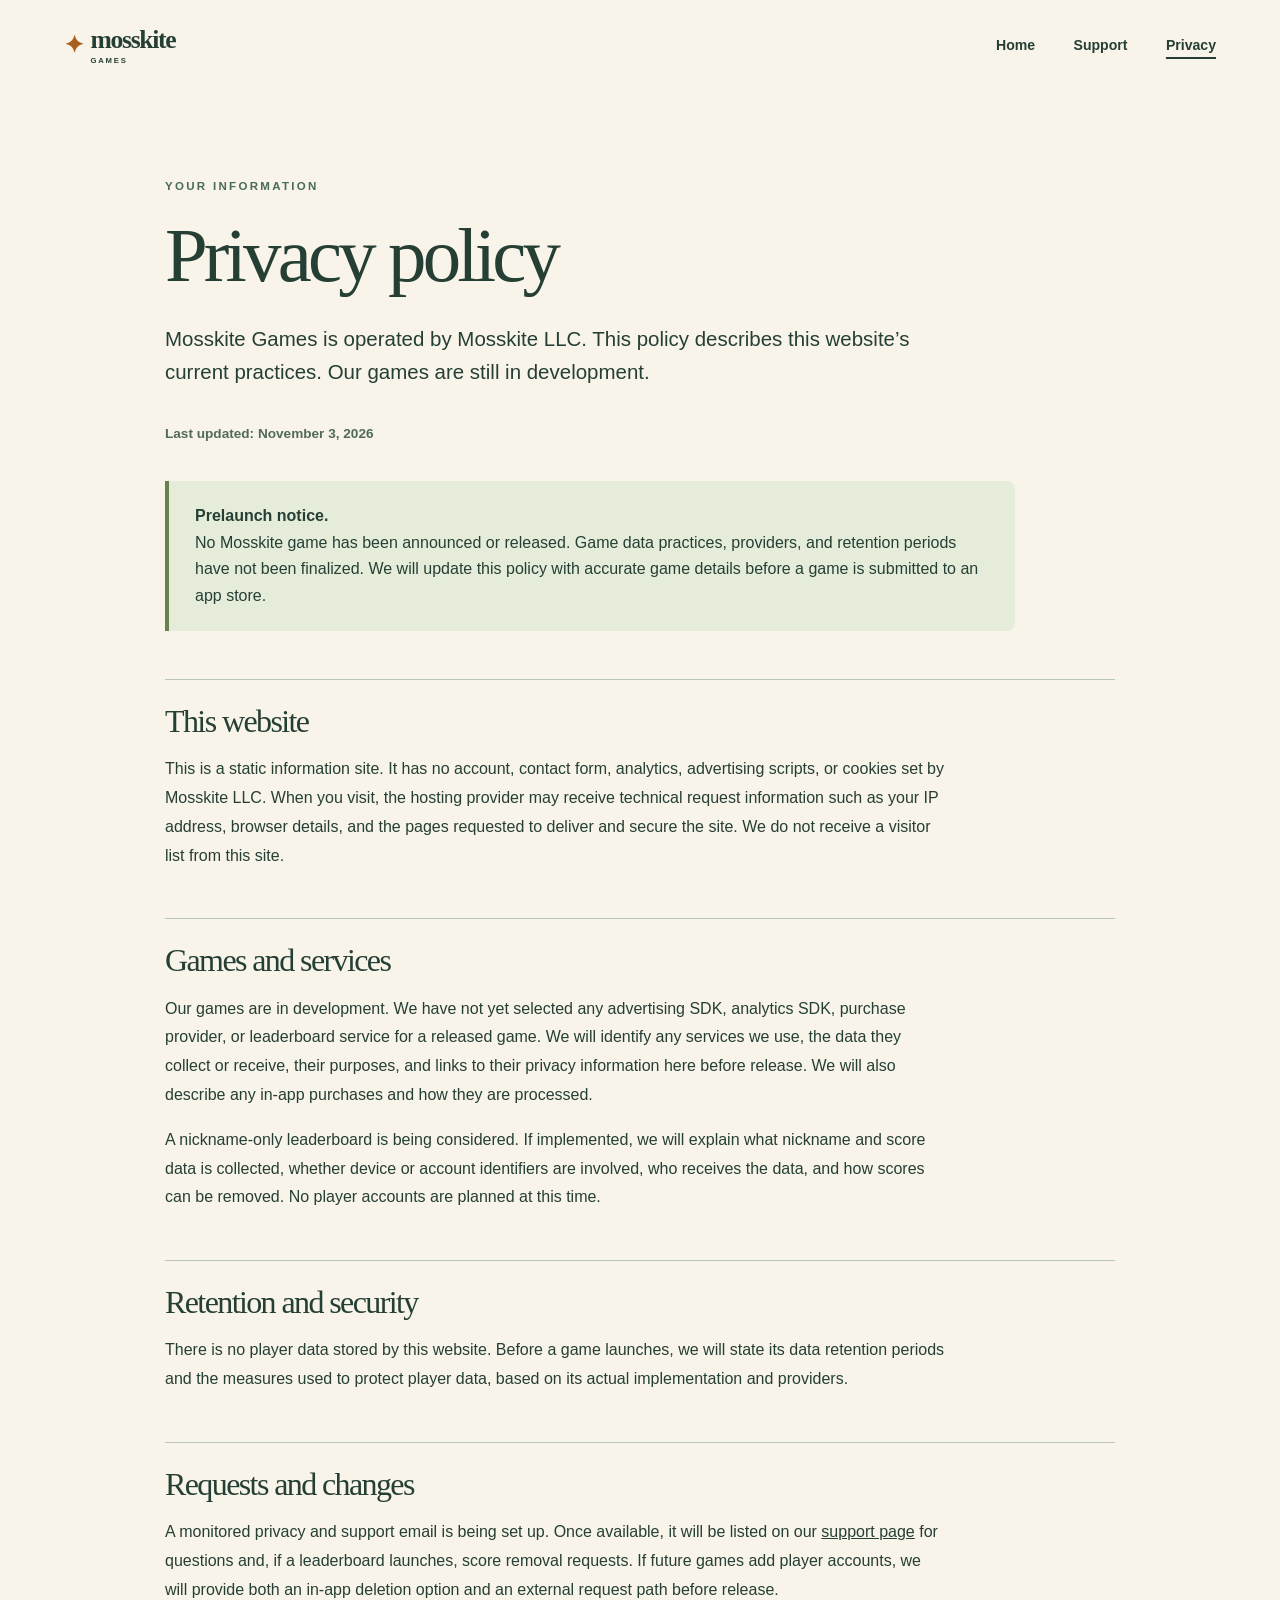
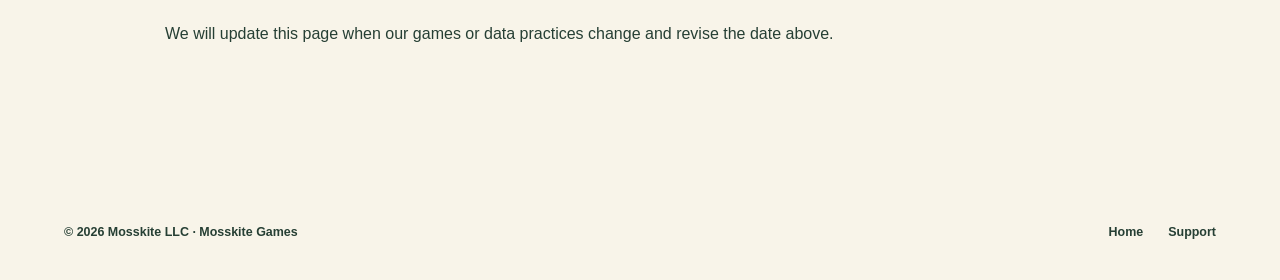
==== privacy.html @ 6779b71a "Build Mosskite Games static website" ====
<!doctype html>
<html lang="en"><head><meta charset="utf-8"><meta name="viewport" content="width=device-width, initial-scale=1"><meta name="description" content="Privacy policy for the Mosskite Games website and games in development."><title>Privacy policy — Mosskite Games</title><link rel="icon" href="favicon.svg" type="image/svg+xml"><link rel="stylesheet" href="styles.css"></head>
<body><a class="skip-link" href="#main">Skip to content</a><header class="site-header"><a class="wordmark" href="index.html" aria-label="Mosskite Games home"><span class="mark" aria-hidden="true">✦</span><span>mosskite<small>games</small></span></a><nav aria-label="Main navigation"><a href="index.html">Home</a><a href="support.html">Support</a><a aria-current="page" href="privacy.html">Privacy</a></nav></header>
<main id="main" class="inner-page section-wrap policy"><p class="eyebrow">Your information</p><h1>Privacy policy</h1><p class="page-lead">Mosskite Games is operated by Mosskite LLC. This policy describes this website’s current practices. Our games are still in development.</p><p class="updated">Last updated: November 3, 2026</p><div class="notice"><strong>Prelaunch notice.</strong> No Mosskite game has been announced or released. Game data practices, providers, and retention periods have not been finalized. We will update this policy with accurate game details before a game is submitted to an app store.</div><section><h2>This website</h2><p>This is a static information site. It has no account, contact form, analytics, advertising scripts, or cookies set by Mosskite LLC. When you visit, the hosting provider may receive technical request information such as your IP address, browser details, and the pages requested to deliver and secure the site. We do not receive a visitor list from this site.</p></section><section><h2>Games and services</h2><p>Our games are in development. We have not yet selected any advertising SDK, analytics SDK, purchase provider, or leaderboard service for a released game. We will identify any services we use, the data they collect or receive, their purposes, and links to their privacy information here before release. We will also describe any in-app purchases and how they are processed.</p><p>A nickname-only leaderboard is being considered. If implemented, we will explain what nickname and score data is collected, whether device or account identifiers are involved, who receives the data, and how scores can be removed. No player accounts are planned at this time.</p></section><section><h2>Retention and security</h2><p>There is no player data stored by this website. Before a game launches, we will state its data retention periods and the measures used to protect player data, based on its actual implementation and providers.</p></section><section><h2>Requests and changes</h2><p>A monitored privacy and support email is being set up. Once available, it will be listed on our <a href="support.html">support page</a> for questions and, if a leaderboard launches, score removal requests. If future games add player accounts, we will provide both an in-app deletion option and an external request path before release.</p><p>We will update this page when our games or data practices change and revise the date above.</p></section></main>
<footer class="site-footer"><span>© 2026 Mosskite LLC · Mosskite Games</span><div><a href="index.html">Home</a><a href="support.html">Support</a></div></footer></body></html>
---- styles.css ----
:root{color-scheme:light;--ink:#263f34;--forest:#284d3d;--cream:#f8f4e9;--line:#b8c6b4}*{box-sizing:border-box}html{scroll-behavior:smooth}body{margin:0;background:var(--cream);color:var(--ink);font-family:Arial,Helvetica,sans-serif;line-height:1.65}a{color:inherit}a:focus-visible{outline:3px solid #a45518;outline-offset:4px;border-radius:2px}.skip-link{position:absolute;left:1rem;top:-5rem;background:var(--cream);padding:.5rem 1rem;z-index:10}.skip-link:focus{top:.5rem}.site-header{min-height:92px;padding:0 max(5vw,24px);display:flex;align-items:center;justify-content:space-between;gap:24px;position:relative;z-index:2}.wordmark{display:flex;align-items:center;gap:.3em;font-family:Georgia,serif;font-size:1.6rem;font-weight:bold;letter-spacing:-.05em;text-decoration:none;line-height:.9}.wordmark small{display:block;font-family:Arial,sans-serif;letter-spacing:.24em;text-transform:uppercase;font-size:.48rem;font-weight:bold;margin-top:7px}.mark{font-size:1.5rem;color:#a85f20}.site-header nav{display:flex;gap:clamp(16px,3vw,42px)}.site-header nav a{text-decoration:none;font-size:.88rem;font-weight:bold}.site-header nav a:hover,.site-header nav a[aria-current]{text-decoration:underline;text-decoration-thickness:2px;text-underline-offset:7px}.hero{position:relative;min-height:620px;background:#dce9d9;overflow:hidden;display:grid;grid-template-columns:minmax(320px,48%) 1fr;align-items:center;padding:45px max(5vw,24px) 70px}.hero-copy{position:relative;z-index:1;max-width:720px;padding-bottom:35px}.eyebrow{text-transform:uppercase;letter-spacing:.2em;font-size:.72rem;font-weight:bold;margin:0 0 18px;color:#496c54}h1,h2{font-family:Georgia,serif;font-weight:normal;line-height:1.1;letter-spacing:-.05em}h1{font-size:clamp(3.6rem,7.1vw,7rem);margin:0 0 25px}h1 em{font-weight:normal;color:#985c23}.lead,.page-lead{font-size:clamp(1.1rem,1.6vw,1.3rem);max-width:570px;line-height:1.6}.button{display:inline-flex;align-items:center;gap:30px;background:var(--forest);color:#fff;text-decoration:none;border-radius:999px;padding:13px 24px;margin-top:22px;font-size:.88rem;font-weight:bold}.button:hover{background:#183e2d}.landscape{position:absolute;inset:0 0 0 40%;overflow:hidden}.sun{position:absolute;right:17%;top:11%;width:180px;aspect-ratio:1;border-radius:50%;background:#f1d79b}.cloud{position:absolute;height:26px;background:#f9f7eb;border-radius:100px;opacity:.7}.cloud:before,.cloud:after{content:"";position:absolute;border-radius:50%;background:inherit}.cloud:before{height:45px;width:45px;left:20px;bottom:0}.cloud:after{height:35px;width:35px;left:62px;bottom:0}.cloud-one{width:130px;top:22%;left:8%}.cloud-two{width:100px;top:32%;right:6%;transform:scale(.75)}.kite{position:absolute;width:clamp(130px,14vw,205px);height:auto;top:13%;left:39%;transform:rotate(8deg);z-index:3;filter:drop-shadow(9px 15px 0 rgba(31,70,49,.12))}.hill{position:absolute;border-radius:50% 50% 0 0}.hill-back{width:120%;height:55%;left:3%;bottom:-30%;background:#9dbb97;transform:rotate(-10deg)}.hill-front{width:125%;height:55%;right:-31%;bottom:-32%;background:#537e5b;transform:rotate(12deg)}.tree{position:absolute;width:34px;height:85px;bottom:14%;background:#325e43;border-radius:55% 55% 10% 10%;z-index:2}.tree:after{content:"";position:absolute;width:7px;height:27px;background:#36503e;bottom:-14px;left:13px}.tree-one{right:8%;transform:scale(1.8)}.tree-two{right:19%;bottom:12%;transform:scale(1.1)}.tree-three{left:26%;bottom:7%;transform:scale(.8)}.hero-caption{position:absolute;bottom:18px;right:max(5vw,24px);font-size:.74rem;letter-spacing:.08em;color:#264b37;z-index:3}.section-wrap{width:min(1120px,90%);margin-inline:auto}.intro{padding:105px 0 115px;display:grid;grid-template-columns:42% 1fr;column-gap:10%}.intro .eyebrow{grid-column:1/-1}.intro h2,.development h2{font-size:clamp(2.5rem,4.5vw,4.7rem);margin:0}.intro p:last-child{font-size:1.23rem;line-height:1.8;margin:0;max-width:550px}.development{background:var(--forest);color:#f7f2e5;padding:92px 0 105px}.development .eyebrow{color:#d2e9b9}.development-inner{display:grid;grid-template-columns:1fr 1fr;gap:8%}.development p:not(.eyebrow){font-size:1.15rem;max-width:490px;margin:5px 0 24px;color:#e6eddf}.text-link{font-weight:bold;text-decoration-thickness:1px;text-underline-offset:5px}.site-footer{padding:37px max(5vw,24px);display:flex;justify-content:space-between;gap:20px;font-size:.78rem;font-weight:bold}.site-footer div{display:flex;gap:25px}.site-footer a{text-decoration:none}.site-footer a:hover{text-decoration:underline}.inner-page{padding-top:85px;padding-bottom:120px;min-height:calc(100vh - 166px)}.inner-page h1{font-size:clamp(3.4rem,6vw,6rem)}.inner-page .page-lead{margin:0 0 34px}.notice{max-width:850px;padding:22px 26px;background:#e5edda;border-left:4px solid #68824f;border-radius:0 8px 8px 0;line-height:1.65}.notice strong{display:block}.info-grid{display:grid;grid-template-columns:1fr 1fr;gap:8%;margin:65px 0}.info-grid section{border-top:1px solid var(--line);padding-top:22px}.inner-page h2{font-size:2rem;margin:0 0 15px}.inner-page p{max-width:780px}.closing-link{border-top:1px solid var(--line);padding-top:24px}.policy{max-width:950px}.policy .updated{font-size:.85rem;font-weight:bold;color:#526b58;margin-bottom:36px}.policy section{margin-top:48px;border-top:1px solid var(--line);padding-top:24px}.policy section p{line-height:1.8}@media(max-width:800px){.hero{grid-template-columns:1fr;min-height:700px;align-items:start;padding-top:70px}.hero-copy{max-width:600px}.landscape{inset:33% 0 0 18%}.kite{left:55%;top:6%}.sun{top:5%}.intro,.development-inner{grid-template-columns:1fr;gap:24px}.intro{padding:75px 0}.development{padding:75px 0}.hero-caption{bottom:12px}}@media(max-width:540px){.site-header{min-height:108px;align-items:flex-start;flex-direction:column;justify-content:center;gap:19px;padding-top:16px;padding-bottom:17px}.wordmark{font-size:1.3rem}.site-header nav{gap:26px}.hero{min-height:690px;padding-top:54px}.hero h1{font-size:clamp(3.45rem,13vw,5rem)}.hero-copy{padding-bottom:0}.lead{font-size:1.05rem}.landscape{inset:47% -8% 0 0}.kite{left:53%;top:-8%;width:135px}.sun{width:125px;right:9%}.cloud-one{left:5%}.hero-caption{font-size:.65rem}.intro p:last-child,.development p:not(.eyebrow){font-size:1.05rem}.site-footer{flex-direction:column;gap:16px}.inner-page{padding-top:60px;padding-bottom:80px}.info-grid{grid-template-columns:1fr;gap:22px;margin:45px 0}.notice{padding:18px 20px}}@media(prefers-reduced-motion:reduce){html{scroll-behavior:auto}}
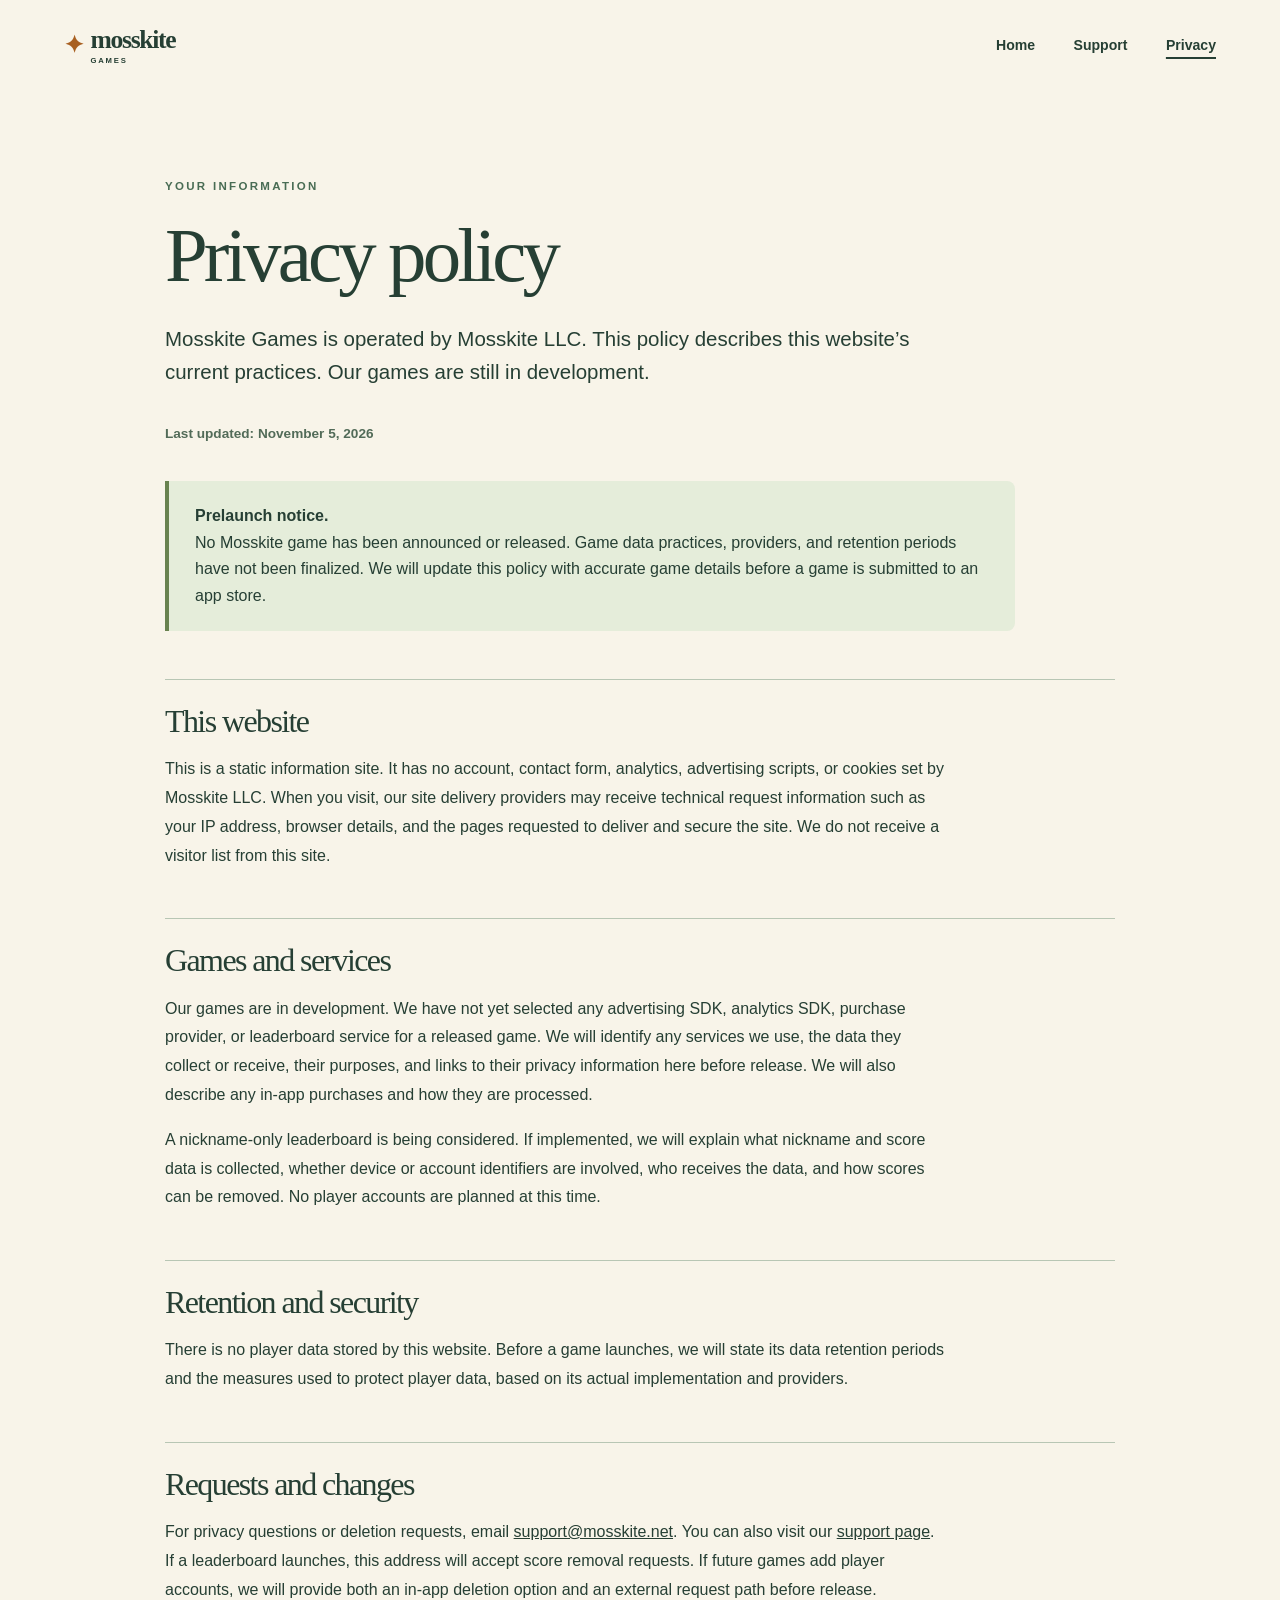
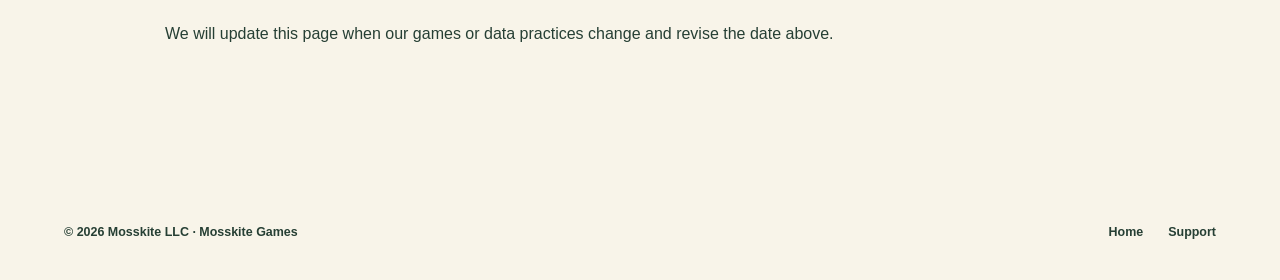
==== commit eb9930d0: "Set Mosskite domain and support email" ====
--- a/privacy.html
+++ b/privacy.html
@@ -1,5 +1,5 @@
 <!doctype html>
 <html lang="en"><head><meta charset="utf-8"><meta name="viewport" content="width=device-width, initial-scale=1"><meta name="description" content="Privacy policy for the Mosskite Games website and games in development."><title>Privacy policy — Mosskite Games</title><link rel="icon" href="favicon.svg" type="image/svg+xml"><link rel="stylesheet" href="styles.css"></head>
 <body><a class="skip-link" href="#main">Skip to content</a><header class="site-header"><a class="wordmark" href="index.html" aria-label="Mosskite Games home"><span class="mark" aria-hidden="true">✦</span><span>mosskite<small>games</small></span></a><nav aria-label="Main navigation"><a href="index.html">Home</a><a href="support.html">Support</a><a aria-current="page" href="privacy.html">Privacy</a></nav></header>
-<main id="main" class="inner-page section-wrap policy"><p class="eyebrow">Your information</p><h1>Privacy policy</h1><p class="page-lead">Mosskite Games is operated by Mosskite LLC. This policy describes this website’s current practices. Our games are still in development.</p><p class="updated">Last updated: November 3, 2026</p><div class="notice"><strong>Prelaunch notice.</strong> No Mosskite game has been announced or released. Game data practices, providers, and retention periods have not been finalized. We will update this policy with accurate game details before a game is submitted to an app store.</div><section><h2>This website</h2><p>This is a static information site. It has no account, contact form, analytics, advertising scripts, or cookies set by Mosskite LLC. When you visit, the hosting provider may receive technical request information such as your IP address, browser details, and the pages requested to deliver and secure the site. We do not receive a visitor list from this site.</p></section><section><h2>Games and services</h2><p>Our games are in development. We have not yet selected any advertising SDK, analytics SDK, purchase provider, or leaderboard service for a released game. We will identify any services we use, the data they collect or receive, their purposes, and links to their privacy information here before release. We will also describe any in-app purchases and how they are processed.</p><p>A nickname-only leaderboard is being considered. If implemented, we will explain what nickname and score data is collected, whether device or account identifiers are involved, who receives the data, and how scores can be removed. No player accounts are planned at this time.</p></section><section><h2>Retention and security</h2><p>There is no player data stored by this website. Before a game launches, we will state its data retention periods and the measures used to protect player data, based on its actual implementation and providers.</p></section><section><h2>Requests and changes</h2><p>A monitored privacy and support email is being set up. Once available, it will be listed on our <a href="support.html">support page</a> for questions and, if a leaderboard launches, score removal requests. If future games add player accounts, we will provide both an in-app deletion option and an external request path before release.</p><p>We will update this page when our games or data practices change and revise the date above.</p></section></main>
+<main id="main" class="inner-page section-wrap policy"><p class="eyebrow">Your information</p><h1>Privacy policy</h1><p class="page-lead">Mosskite Games is operated by Mosskite LLC. This policy describes this website’s current practices. Our games are still in development.</p><p class="updated">Last updated: November 5, 2026</p><div class="notice"><strong>Prelaunch notice.</strong> No Mosskite game has been announced or released. Game data practices, providers, and retention periods have not been finalized. We will update this policy with accurate game details before a game is submitted to an app store.</div><section><h2>This website</h2><p>This is a static information site. It has no account, contact form, analytics, advertising scripts, or cookies set by Mosskite LLC. When you visit, our site delivery providers may receive technical request information such as your IP address, browser details, and the pages requested to deliver and secure the site. We do not receive a visitor list from this site.</p></section><section><h2>Games and services</h2><p>Our games are in development. We have not yet selected any advertising SDK, analytics SDK, purchase provider, or leaderboard service for a released game. We will identify any services we use, the data they collect or receive, their purposes, and links to their privacy information here before release. We will also describe any in-app purchases and how they are processed.</p><p>A nickname-only leaderboard is being considered. If implemented, we will explain what nickname and score data is collected, whether device or account identifiers are involved, who receives the data, and how scores can be removed. No player accounts are planned at this time.</p></section><section><h2>Retention and security</h2><p>There is no player data stored by this website. Before a game launches, we will state its data retention periods and the measures used to protect player data, based on its actual implementation and providers.</p></section><section><h2>Requests and changes</h2><p>For privacy questions or deletion requests, email <a href="mailto:support@mosskite.net">support@mosskite.net</a>. You can also visit our <a href="support.html">support page</a>. If a leaderboard launches, this address will accept score removal requests. If future games add player accounts, we will provide both an in-app deletion option and an external request path before release.</p><p>We will update this page when our games or data practices change and revise the date above.</p></section></main>
 <footer class="site-footer"><span>© 2026 Mosskite LLC · Mosskite Games</span><div><a href="index.html">Home</a><a href="support.html">Support</a></div></footer></body></html>
